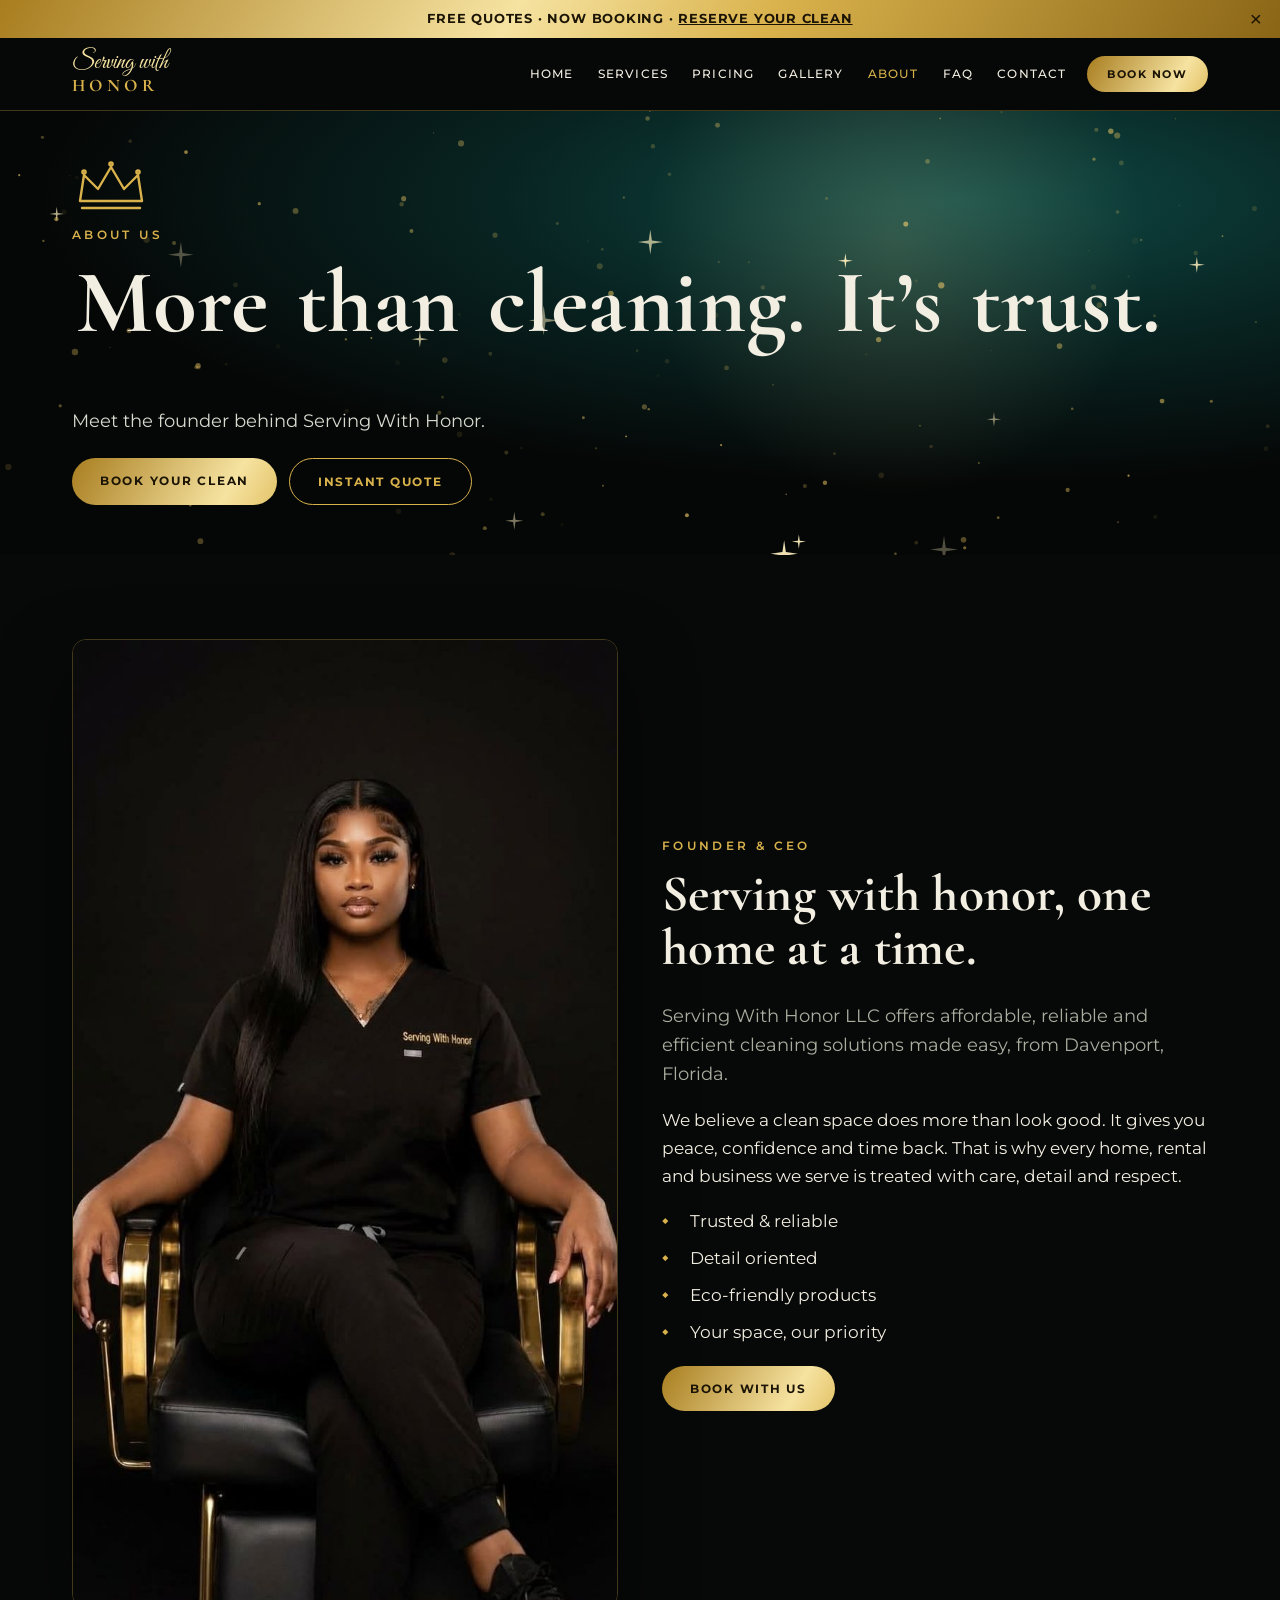
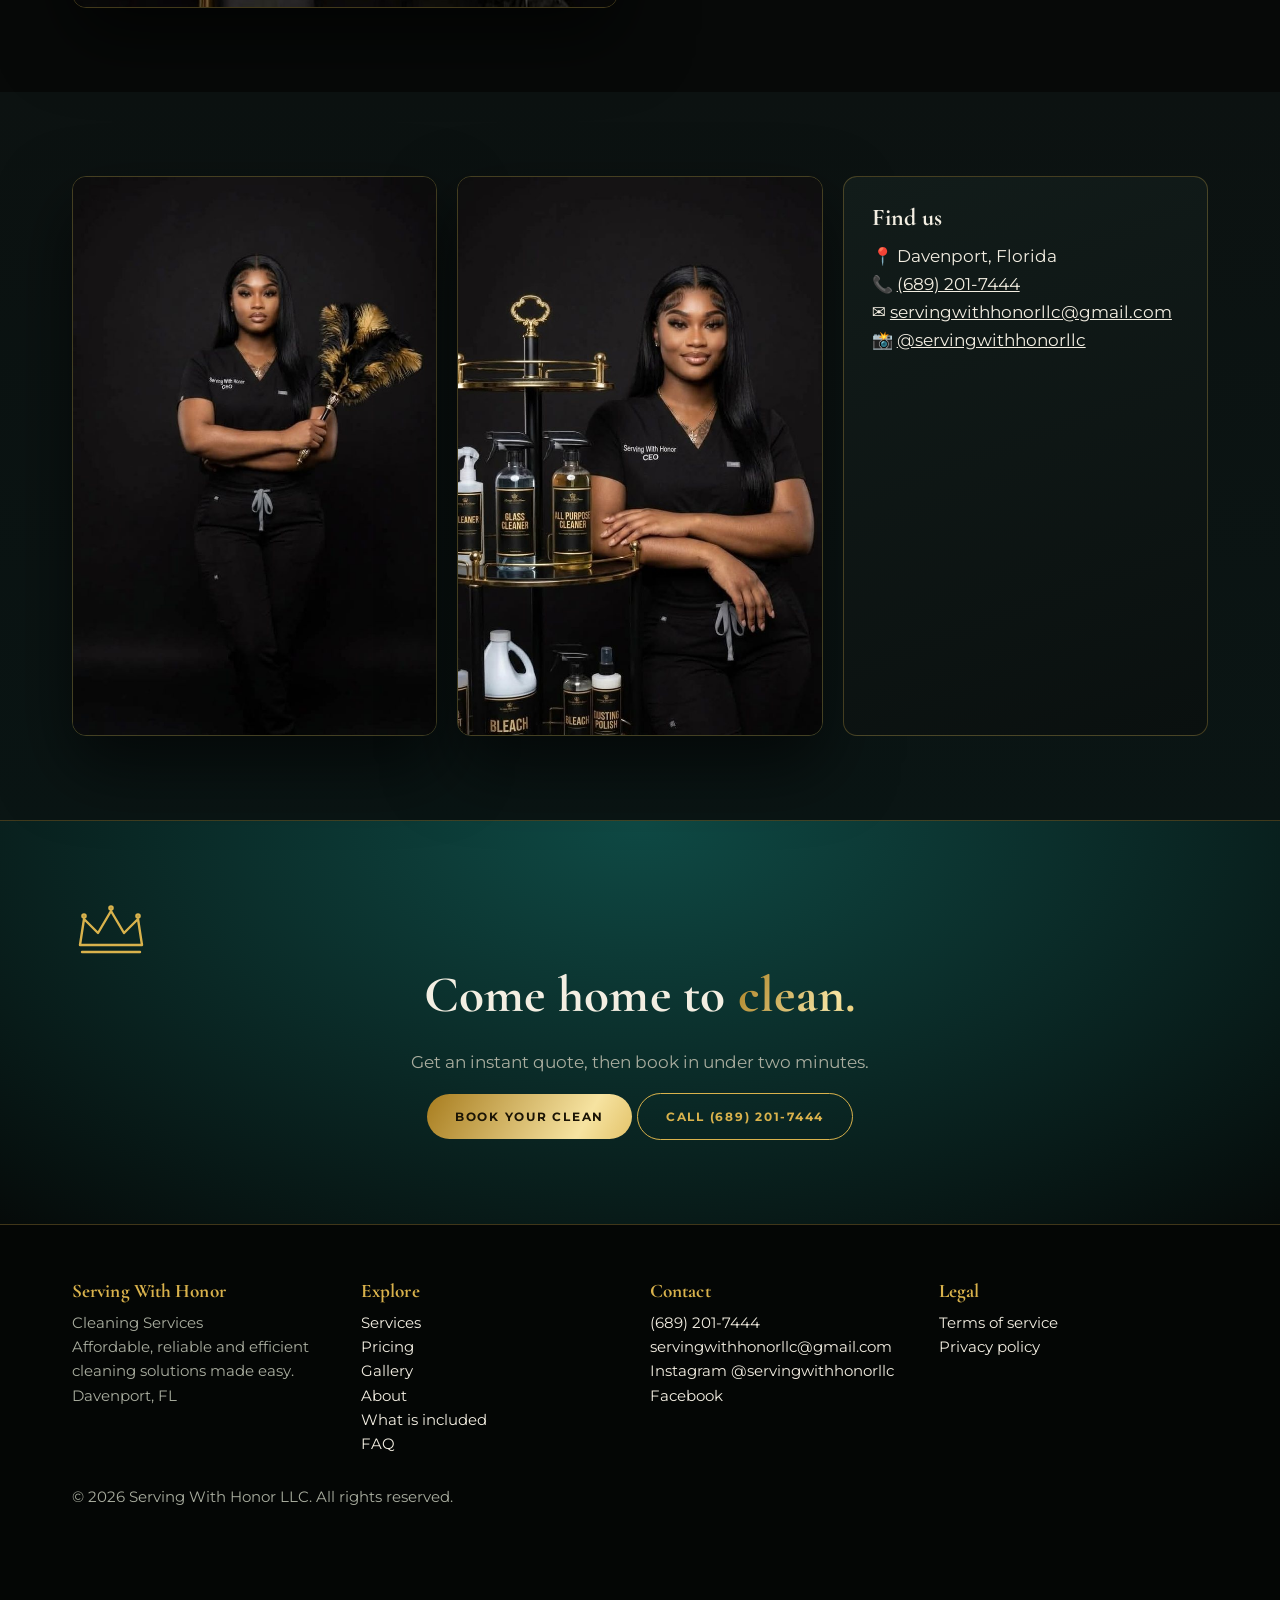
==== about.html @ 2acfa0b1 "developed all website pages and features with necessary edits" ====
<!DOCTYPE html><html lang="en"><head><meta charset="utf-8"><meta name="viewport" content="width=device-width, initial-scale=1, viewport-fit=cover">
<title>About the Founder | Serving With Honor</title><meta name="description" content="Meet the founder and CEO of Serving With Honor LLC in Davenport, Florida."><meta name="theme-color" content="#070908"><meta property="og:image" content="images/flier.jpg"><meta property="og:title" content="About the Founder | Serving With Honor">
<link rel="preconnect" href="https://fonts.googleapis.com"><link rel="preconnect" href="https://fonts.gstatic.com" crossorigin>
<link href="https://fonts.googleapis.com/css2?family=Cormorant+Garamond:wght@600;700&family=Great+Vibes&family=Montserrat:wght@400;500;600;700&display=swap" rel="stylesheet">
<link rel="stylesheet" href="css/style.css">
<script type="application/ld+json">{"@context":"https://schema.org","@type":"HouseCleaningService","name":"Serving With Honor LLC","telephone":"+16892017444","email":"servingwithhonorllc@gmail.com","slogan":"Because you deserve to come home to clean.","address":{"@type":"PostalAddress","addressLocality":"Davenport","addressRegion":"FL","addressCountry":"US"},"sameAs":["https://www.instagram.com/servingwithhonorllc","https://www.facebook.com/serving.withh.honor"]}</script>
</head><body><a class="skip" href="#main">Skip to content</a>
<div class="promo">FREE QUOTES · NOW BOOKING · <a href="book.html#form"><b>RESERVE YOUR CLEAN</b></a><button aria-label="Close banner">×</button></div>
<header class="top"><div class="wrap"><a class="logo" href="index.html"><span class="script">Serving with</span><b>HONOR</b></a>
<button class="burger" aria-label="Menu" aria-expanded="false">Menu</button>
<nav id="nav" aria-label="Main"><a href="index.html">Home</a><a href="services.html">Services</a><a href="pricing.html">Pricing</a><a href="gallery.html">Gallery</a><a href="about.html" class=on>About</a><a href="faq.html">FAQ</a><a href="contact.html">Contact</a><a class="btn sm" href="book.html#form" style="margin-left:8px">Book now</a></nav></div></header><main id="main"><section class="hero short"><canvas id="fx" aria-hidden="true"></canvas><div class="spot"></div><div class="wrap"><div>
<svg class="crown" viewBox="0 0 78 54" aria-hidden="true"><path d="M8 40 L12 14 L26 28 L39 6 L52 28 L66 14 L70 40 Z"/><path d="M10 47 H68"/><circle cx="39" cy="3" r="1.6"/><circle cx="12" cy="11" r="1.6"/><circle cx="66" cy="11" r="1.6"/></svg><span class="eyebrow in" style="--d:.3s">About us</span>
<h1 data-split>More than cleaning. It’s trust.</h1><p class="in lead" style="--d:1.3s;font-size:1.15rem;color:#d8d9cf">Meet the founder behind Serving With Honor.</p>
<div class="in" style="--d:1.5s;display:flex;gap:12px;flex-wrap:wrap;margin-top:22px"><a class="btn" href="book.html#form">Book your clean</a><a class="btn ghost" href="pricing.html#quote">Instant quote</a></div>
</div></div></section><section class="sec"><div class="wrap two"><div><img class="photo rv" src="images/owner-seated.jpg" alt="Founder and CEO of Serving With Honor seated in a gold and black chair" loading="lazy" width="720" height="1280"></div>
<div><span class="eyebrow">Founder &amp; CEO</span><h2>Serving with honor, one home at a time.</h2>
<p class="lead">Serving With Honor LLC offers affordable, reliable and efficient cleaning solutions made easy, from Davenport, Florida.</p>
<!-- EDIT: replace this paragraph with the founder's own story, in her words -->
<p>We believe a clean space does more than look good. It gives you peace, confidence and time back. That is why every home, rental and business we serve is treated with care, detail and respect.</p>
<ul class="tick"><li>Trusted &amp; reliable</li><li>Detail oriented</li><li>Eco-friendly products</li><li>Your space, our priority</li></ul><a class="btn" href="book.html#form">Book with us</a></div></div></section>
<section class="sec alt"><div class="wrap"><div class="grid"><img class="photo rv" src="images/owner-duster.jpg" alt="Founder holding a gold and black feather duster" loading="lazy" width="720" height="1280" style="max-height:560px;object-fit:cover;object-position:top"><img class="photo rv" src="images/owner-products.jpg" alt="Founder with Serving With Honor branded cleaning products" loading="lazy" width="720" height="1280" style="max-height:560px;object-fit:cover;object-position:top">
<div class="card rv"><h3>Find us</h3><p>📍 Davenport, Florida<br>📞 <a href="tel:+16892017444">(689) 201-7444</a><br>✉️ <a href="mailto:servingwithhonorllc@gmail.com">servingwithhonorllc@gmail.com</a><br>📸 <a href="https://www.instagram.com/servingwithhonorllc" rel="noopener">@servingwithhonorllc</a></p></div></div></div></section></main>
<section class="band"><div class="wrap"><svg class="crown" viewBox="0 0 78 54" aria-hidden="true"><path d="M8 40 L12 14 L26 28 L39 6 L52 28 L66 14 L70 40 Z"/><path d="M10 47 H68"/><circle cx="39" cy="3" r="1.6"/><circle cx="12" cy="11" r="1.6"/><circle cx="66" cy="11" r="1.6"/></svg><h2>Come home to <span class="gold">clean.</span></h2><p>Get an instant quote, then book in under two minutes.</p><a class="btn" href="book.html#form">Book your clean</a> <a class="btn ghost" href="tel:+16892017444">Call (689) 201-7444</a></div></section>
<footer><div class="wrap grid"><div><h3>Serving With Honor</h3><p>Cleaning Services<br>Affordable, reliable and efficient cleaning solutions made easy.<br>Davenport, FL</p></div>
<div><h3>Explore</h3><a href="services.html">Services</a><br><a href="pricing.html">Pricing</a><br><a href="gallery.html">Gallery</a><br><a href="about.html">About</a><br><a href="checklist.html">What is included</a><br><a href="faq.html">FAQ</a></div>
<div><h3>Contact</h3><a href="tel:+16892017444">(689) 201-7444</a><br><a href="mailto:servingwithhonorllc@gmail.com">servingwithhonorllc@gmail.com</a><br><a href="https://www.instagram.com/servingwithhonorllc" rel="noopener">Instagram @servingwithhonorllc</a><br><a href="https://www.facebook.com/serving.withh.honor" rel="noopener">Facebook</a></div>
<div><h3>Legal</h3><a href="terms.html">Terms of service</a><br><a href="privacy.html">Privacy policy</a></div></div>
<div class="wrap" style="margin-top:28px">© <span data-year></span> Serving With Honor LLC. All rights reserved.</div></footer>
<div class="sticky"><a class="btn" href="tel:+16892017444">Call</a><a class="btn ghost" href="book.html#form">Book now</a></div>
<div class="modal" id="pop" role="dialog" aria-modal="true" aria-label="Free quote"><div class="card"><button class="x" aria-label="Close">×</button><h3>Leaving so soon?</h3><p>See your price in ten seconds. No account, no obligation.</p><a class="btn" href="index.html#quote">Get my price</a> <button class="btn ghost sm" data-close>No thanks</button></div></div>
<script src="js/script.js"></script></body></html>
---- css/style.css ----
/* Serving With Honor — black & gold premium theme */
:root{--bg:#070908;--bg2:#0c1211;--surf:#101816;--ink:#f3eee2;--mut:#a9ad9f;--gold:#d9b24c;--gold2:#f6e3a1;--gold3:#a87d1f;--line:rgba(217,178,76,.28);--r:14px;--g:linear-gradient(120deg,#a87d1f,#f6e3a1 40%,#d9b24c 60%,#8a6516);color-scheme:dark}
*{box-sizing:border-box}html{scroll-behavior:smooth}
body{margin:0;background:var(--bg);color:var(--ink);font:400 17px/1.65 "Montserrat",system-ui,sans-serif;padding-bottom:env(safe-area-inset-bottom,0)}
h1,h2,h3{font-family:"Cormorant Garamond","Playfair Display",Georgia,serif;line-height:1.05;margin:0 0 .5em;font-weight:700;letter-spacing:.005em}
h1{font-size:clamp(2.8rem,7vw,5.6rem)}h2{font-size:clamp(2rem,4.2vw,3.2rem)}h3{font-size:1.5rem}
.script{font-family:"Great Vibes",cursive;font-weight:400;color:var(--gold2);font-size:1.5em;line-height:1}
p{margin:0 0 1em;max-width:64ch}a{color:inherit}img{max-width:100%}
.wrap{max-width:1180px;margin:0 auto;padding:0 22px}.sec{padding:84px 0}.sec.alt{background:linear-gradient(180deg,var(--bg2),#0a1514)}
.lead{font-size:1.1rem;color:var(--mut)}.eyebrow{letter-spacing:.28em;text-transform:uppercase;font-size:.75rem;color:var(--gold);font-weight:600;margin-bottom:12px;display:block}
.gold{background:var(--g);-webkit-background-clip:text;background-clip:text;color:transparent;background-size:220% 100%;animation:shim 6s linear infinite}
@keyframes shim{to{background-position:-220% 0}}
.skip{position:absolute;left:-999px}.skip:focus{left:10px;top:10px;background:#fff;color:#000;padding:8px;z-index:99}
:focus-visible{outline:3px solid var(--gold);outline-offset:3px}
.promo{background:var(--g);color:#1b1405;font-size:.82rem;font-weight:700;text-align:center;padding:8px 44px;letter-spacing:.06em;position:relative}
.promo button{position:absolute;right:12px;top:50%;transform:translateY(-50%);background:none;border:0;font-size:1.3rem;cursor:pointer;color:inherit}
header.top{position:sticky;top:0;z-index:40;background:rgba(7,9,8,.82);backdrop-filter:blur(14px);border-bottom:1px solid var(--line)}
header .wrap{display:flex;align-items:center;gap:14px;height:72px}
.logo{margin-right:auto;text-decoration:none;display:flex;flex-direction:column;line-height:1}.logo .script{font-size:1.5rem}.logo b{font:700 1.1rem "Cormorant Garamond",serif;letter-spacing:.25em;color:var(--gold)}
nav{display:flex;gap:2px;align-items:center}nav>a,.dd>button{color:var(--ink);text-decoration:none;padding:9px 11px;border-radius:8px;font:500 .74rem "Montserrat",sans-serif;letter-spacing:.1em;text-transform:uppercase;background:none;border:0;cursor:pointer}
nav>a:hover,nav>a.on,.dd>button:hover{color:var(--gold)}
.dd{position:relative}.dd .menu{display:none;position:absolute;top:100%;left:0;min-width:230px;background:var(--surf);border:1px solid var(--line);border-radius:var(--r);padding:8px;box-shadow:0 20px 50px rgba(0,0,0,.6)}.dd.open .menu,.dd:hover .menu{display:block}
.menu a{display:block;text-decoration:none;padding:10px 12px;border-radius:8px;font-size:.9rem}.menu a:hover{background:rgba(217,178,76,.12);color:var(--gold)}
.burger{display:none;background:none;border:1px solid var(--gold);color:var(--gold);border-radius:8px;padding:7px 12px;font:inherit;font-size:.8rem}
@media(max-width:1060px){.burger{display:block}nav{display:none;position:absolute;top:100%;left:0;right:0;background:#070908;flex-direction:column;align-items:stretch;padding:12px 22px 22px;border-bottom:1px solid var(--line)}nav.open{display:flex}.dd .menu{display:block;position:static;border:0;box-shadow:none;background:none;padding:0 0 0 12px}header .btn.hide-m{display:none}}
.btn{display:inline-block;background:var(--g);background-size:200% 100%;color:#1b1405;font:700 .78rem "Montserrat",sans-serif;letter-spacing:.14em;text-transform:uppercase;padding:15px 28px;border-radius:99px;text-decoration:none;border:0;cursor:pointer;transition:transform .15s,box-shadow .25s,background-position .5s;will-change:transform}
.btn:hover{box-shadow:0 0 0 1px var(--gold2),0 12px 34px rgba(217,178,76,.35);background-position:100% 0}.btn.ghost{background:transparent;color:var(--gold);border:1px solid var(--gold)}.btn.sm{padding:11px 20px;font-size:.7rem}
/* hero */
.hero{position:relative;overflow:hidden;min-height:min(94vh,860px);display:flex;align-items:center;background:radial-gradient(90% 80% at 75% 20%,#0f4a45 0%,#082422 40%,#050706 80%);isolation:isolate}
.hero.short{min-height:400px}.hero canvas{position:absolute;inset:0;width:100%;height:100%;z-index:-1}
.spot{position:absolute;inset:0;z-index:-1;background:radial-gradient(420px circle at var(--mx,70%) var(--my,30%),rgba(246,227,161,.16),transparent 60%);pointer-events:none}
.hero:after{content:"";position:absolute;top:-10%;bottom:-10%;width:22%;left:-40%;z-index:0;pointer-events:none;background:linear-gradient(100deg,transparent,rgba(246,227,161,.16),transparent);transform:skewX(-18deg);animation:sweep 9s ease-in-out 2s infinite}
@keyframes sweep{0%{left:-40%}35%,100%{left:130%}}
.hero .wrap{display:grid;grid-template-columns:1.15fr .85fr;gap:30px;align-items:center;padding-top:50px;padding-bottom:70px;width:100%}.hero.short .wrap{grid-template-columns:1fr;padding-bottom:50px}
@media(max-width:940px){.hero .wrap{grid-template-columns:1fr}.hero .portrait{max-width:320px;margin:0 auto;order:-1}}
.crown{width:78px;height:54px;display:block;margin-bottom:10px;fill:none;stroke:var(--gold);stroke-width:2.4;stroke-linecap:round;stroke-linejoin:round;stroke-dasharray:320;stroke-dashoffset:320;animation:draw 2s ease .2s forwards,glow 3.5s ease-in-out 2.2s infinite}
@keyframes draw{to{stroke-dashoffset:0}}@keyframes glow{50%{filter:drop-shadow(0 0 10px var(--gold))}}
.w{display:inline-block;overflow:hidden;vertical-align:bottom;padding:0 .04em .12em}.w>span{display:inline-block;transform:translateY(115%) rotate(4deg);animation:rise 1s cubic-bezier(.2,.8,.2,1) forwards;animation-delay:calc(var(--i)*90ms + 300ms)}
@keyframes rise{to{transform:none}}
.in{opacity:0;animation:fade .9s ease forwards;animation-delay:var(--d,1s)}@keyframes fade{to{opacity:1}}
.portrait{position:relative;justify-self:center;max-width:440px;opacity:0;animation:fade 1.4s ease 1s forwards}
.portrait img{display:block;width:100%;height:auto;-webkit-mask:linear-gradient(180deg,#000 72%,transparent);mask:linear-gradient(180deg,#000 72%,transparent)}
.portrait:before{content:"";position:absolute;inset:6% -8% 4%;border:1px solid var(--line);border-radius:200px 200px 24px 24px;animation:frame 6s ease-in-out infinite}
@keyframes frame{50%{inset:4% -10% 2%;border-color:rgba(246,227,161,.6)}}
.chips{display:flex;gap:10px;flex-wrap:wrap;margin:24px 0 0;padding:0;list-style:none}.chips li{border:1px solid var(--line);padding:7px 15px;border-radius:99px;font-size:.76rem;letter-spacing:.08em;background:rgba(255,255,255,.03)}
.stars{color:var(--gold);letter-spacing:3px}
.marq{border-block:1px solid var(--line);background:#050706;overflow:hidden;white-space:nowrap}.marq div{display:inline-block;padding:16px 0;animation:mq 34s linear infinite;font:600 .8rem "Montserrat";letter-spacing:.28em;text-transform:uppercase;color:var(--gold)}.marq span{margin:0 26px}
@keyframes mq{to{transform:translateX(-50%)}}
/* cards */
.card{background:linear-gradient(160deg,#121c1a,#0a100f);border:1px solid var(--line);border-radius:var(--r);padding:28px;position:relative}
.grid{display:grid;gap:20px;grid-template-columns:repeat(auto-fit,minmax(250px,1fr))}.two{display:grid;gap:44px;grid-template-columns:1fr 1fr;align-items:center}@media(max-width:880px){.two{grid-template-columns:1fr}}
.icons{display:grid;gap:14px;grid-template-columns:repeat(auto-fit,minmax(150px,1fr))}.icons div{text-align:center;padding:22px 10px;border:1px solid var(--line);border-radius:var(--r);transition:.3s}.icons div:hover{transform:translateY(-6px);border-color:var(--gold);box-shadow:0 14px 34px rgba(217,178,76,.15)}.icons span{display:block;font-size:2rem;margin-bottom:6px}.icons b{font-size:.76rem;letter-spacing:.14em;text-transform:uppercase}
.tier{text-align:center}.tier.hot{border-color:var(--gold);box-shadow:0 0 0 1px var(--gold),0 24px 60px rgba(217,178,76,.12)}.tier .tag{position:absolute;top:-13px;left:50%;translate:-50% 0;background:var(--g);color:#1b1405;font-size:.66rem;font-weight:700;letter-spacing:.14em;padding:4px 14px;border-radius:99px;text-transform:uppercase;white-space:nowrap}
.from{font-size:.72rem;letter-spacing:.2em;text-transform:uppercase;color:var(--mut)}.big{font:700 3.6rem "Cormorant Garamond",serif;line-height:1;background:var(--g);-webkit-background-clip:text;background-clip:text;color:transparent}
ul.tick{list-style:none;padding:0;margin:0 0 1.2em;text-align:left}ul.tick li{padding-left:28px;position:relative;margin:9px 0}ul.tick li:before{content:"◆";position:absolute;left:0;color:var(--gold);font-size:.7rem;top:.4em}
.steps{display:grid;gap:22px;grid-template-columns:repeat(auto-fit,minmax(220px,1fr));counter-reset:s}.steps>div{counter-increment:s;position:relative;padding-top:58px}.steps>div:before{content:counter(s,decimal-leading-zero);position:absolute;top:0;left:0;font:700 2.8rem "Cormorant Garamond",serif;color:transparent;-webkit-text-stroke:1px var(--gold)}
.rv{opacity:0;transform:translateY(26px);transition:opacity .8s,transform .8s}.rv.show{opacity:1;transform:none}
/* forms */
label{display:block;font-weight:600;font-size:.72rem;letter-spacing:.12em;text-transform:uppercase;color:var(--gold);margin:16px 0 7px}
input,select,textarea{width:100%;padding:13px 14px;border:1px solid var(--line);border-radius:10px;background:#0a1110;color:var(--ink);font:inherit;font-size:.95rem}input[type=range]{padding:0;accent-color:var(--gold)}input[type=checkbox],input[type=radio]{width:auto;accent-color:var(--gold)}
.seg{display:flex;gap:6px;flex-wrap:wrap}.seg button{flex:1;min-width:90px;padding:11px 8px;border:1px solid var(--line);background:#0a1110;color:var(--ink);border-radius:10px;cursor:pointer;font:inherit;font-size:.8rem}.seg button.on{background:var(--g);color:#1b1405;border-color:transparent;font-weight:700}
.addon{display:flex;gap:10px;align-items:center;padding:11px 14px;border:1px solid var(--line);border-radius:10px;margin:8px 0;cursor:pointer;font-size:.92rem}.addon span{margin-left:auto;color:var(--gold)}
.note{font-size:.82rem;color:var(--mut)}.tot{border-top:1px solid var(--line);margin-top:16px;padding-top:12px}.tot div{display:flex;justify-content:space-between;padding:4px 0;font-size:.92rem}.tot .grand{font:700 2.2rem "Cormorant Garamond",serif;color:var(--gold2)}
.wiz{display:flex;gap:6px;margin-bottom:20px}.wiz i{flex:1;height:4px;border-radius:4px;background:var(--line)}.wiz i.on{background:var(--g)}
.stepbox{display:none}.stepbox.on{display:block;animation:fade .5s forwards}.nav2{display:flex;gap:10px;margin-top:22px;flex-wrap:wrap}
.sticky-sum{position:sticky;top:96px}
.inv{background:#fff;color:#111;border-radius:12px;padding:6px;overflow:auto}
.ok{border-color:var(--gold);text-align:center}
/* before/after */
.ba{position:relative;aspect-ratio:4/3;border-radius:var(--r);overflow:hidden;user-select:none;border:1px solid var(--line);touch-action:pan-y}
.ba .b,.ba .a{position:absolute;inset:0;display:grid;place-items:center;font:700 .8rem "Montserrat";letter-spacing:.2em;text-transform:uppercase;color:#fff}
.ba .b{background:linear-gradient(135deg,#4d4a44,#2b2926)}.ba .a{background:linear-gradient(135deg,#f6e3a1,#fff 50%,#d9b24c);color:#1b1405;clip-path:inset(0 0 0 var(--p,50%))}
.ba img{position:absolute;inset:0;width:100%;height:100%;object-fit:cover;pointer-events:none}.ba .lbl{position:absolute;bottom:12px;z-index:2;background:rgba(0,0,0,.65);padding:4px 12px;border-radius:99px;font-size:.66rem;letter-spacing:.16em;text-transform:uppercase;color:#fff}.ba .b .lbl{left:12px}.ba .a .lbl{right:12px;background:rgba(0,0,0,.7)}
.ba input{position:absolute;inset:0;opacity:0;cursor:ew-resize;height:100%;z-index:4}.ba .bar{position:absolute;top:0;bottom:0;left:var(--p,50%);width:3px;background:var(--gold2);box-shadow:0 0 14px rgba(246,227,161,.8);z-index:3;pointer-events:none}.ba .bar:after{content:"↔";position:absolute;top:50%;left:50%;translate:-50% -50%;background:var(--g);color:#1b1405;width:44px;height:44px;border-radius:50%;display:grid;place-items:center;font-weight:800}
.gal{display:grid;gap:22px;grid-template-columns:repeat(auto-fill,minmax(320px,1fr))}.gal figure{margin:0}.gal figcaption{padding:10px 2px;font-size:.88rem;color:var(--mut)}.gal .hide{display:none}
.filters{display:flex;gap:8px;flex-wrap:wrap;margin-bottom:26px}.filters button{padding:10px 18px;border:1px solid var(--line);background:transparent;color:var(--ink);border-radius:99px;cursor:pointer;font:600 .72rem "Montserrat";letter-spacing:.12em;text-transform:uppercase}.filters button.on{background:var(--g);color:#1b1405;border-color:transparent}
details{border-bottom:1px solid var(--line);padding:18px 0}summary{cursor:pointer;font:600 1.35rem "Cormorant Garamond",serif}details p{margin:10px 0 0;color:var(--mut)}
.band{background:radial-gradient(80% 140% at 50% 0,#0f4a45,#050706);text-align:center;padding:84px 0;border-top:1px solid var(--line)}.band p{margin-inline:auto;color:var(--mut)}
footer{background:#040605;border-top:1px solid var(--line);padding:56px 0 110px;font-size:.92rem;color:var(--mut)}footer a{color:var(--ink);text-decoration:none}footer a:hover{color:var(--gold)}footer h3{color:var(--gold);font-size:1.2rem}footer .grid{grid-template-columns:repeat(auto-fit,minmax(200px,1fr))}
.photo{border-radius:var(--r);border:1px solid var(--line);box-shadow:0 30px 70px rgba(0,0,0,.6);width:100%;height:auto;display:block}
.sticky{position:fixed;left:0;right:0;bottom:0;z-index:45;display:none;gap:8px;padding:10px 14px calc(10px + env(safe-area-inset-bottom,0));background:#070908;border-top:1px solid var(--line)}.sticky .btn{flex:1;text-align:center}@media(max-width:1060px){.sticky{display:flex}}
.modal{position:fixed;inset:0;z-index:60;background:rgba(0,0,0,.8);display:none;place-items:center;padding:20px}.modal.open{display:grid}.modal .card{max-width:460px;animation:pop .35s cubic-bezier(.2,.9,.3,1.3)}.modal .x{position:absolute;right:14px;top:8px;background:none;border:0;font-size:1.7rem;cursor:pointer;color:var(--gold)}@keyframes pop{from{transform:scale(.85);opacity:0}}
.hp{position:absolute;left:-9999px}
.legal h3{margin-top:1.6em}
@media(prefers-reduced-motion:reduce){*{animation:none!important;transition:none!important}.w>span{transform:none}.in,.rv,.portrait{opacity:1;transform:none}.crown{stroke-dashoffset:0}}
@media print{header,.promo,.sticky,.band,footer,.hero,.noprint{display:none!important}body{background:#fff;color:#000}}
.gl .w>span,.gl-w{background:var(--g);background-size:220% 100%;-webkit-background-clip:text;background-clip:text;color:transparent}
.gl .w>span{animation:rise 1s cubic-bezier(.2,.8,.2,1) forwards,shim 6s linear infinite;animation-delay:calc(var(--i)*90ms + 300ms),0s}
.portrait img{max-height:76vh;width:auto;margin:0 auto;-webkit-mask:radial-gradient(ellipse 60% 62% at 50% 46%,#000 58%,transparent 100%);mask:radial-gradient(ellipse 60% 62% at 50% 46%,#000 58%,transparent 100%)}
@media(max-width:940px){.portrait img{max-height:52vh}}
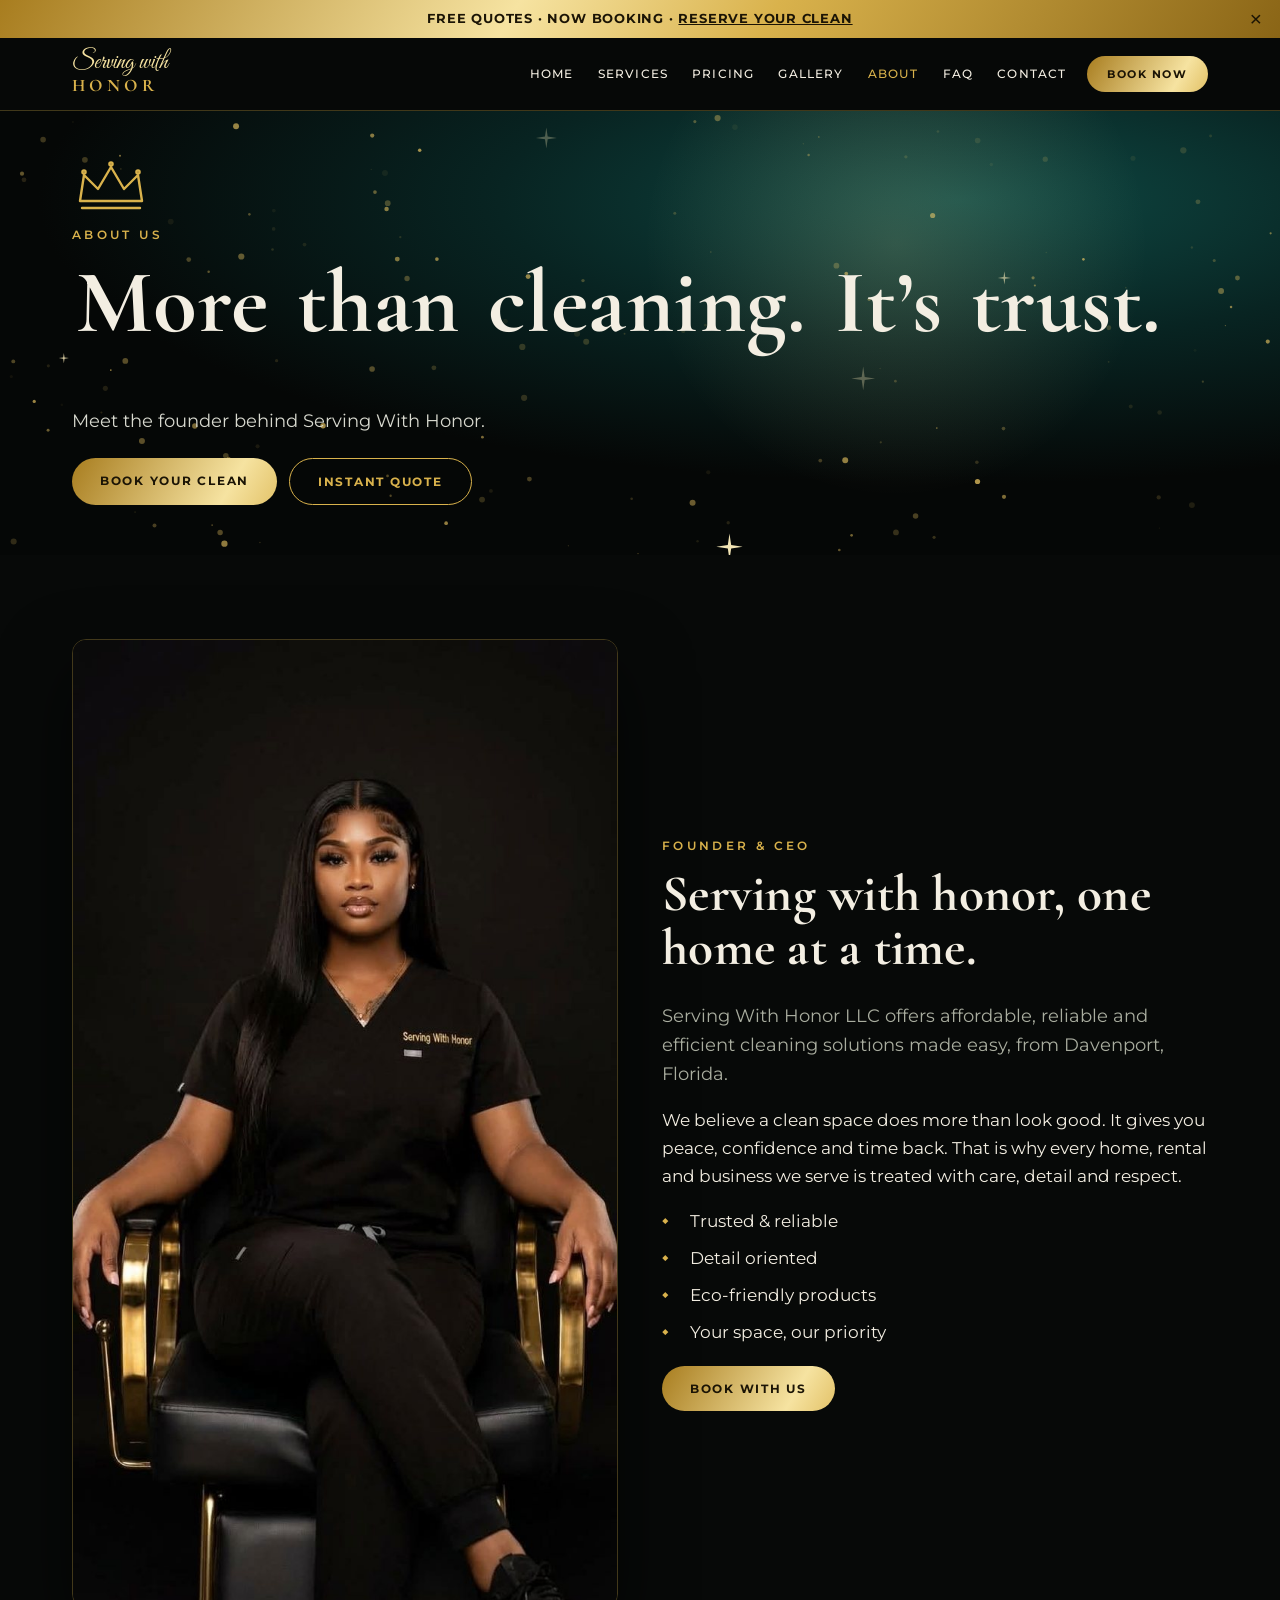
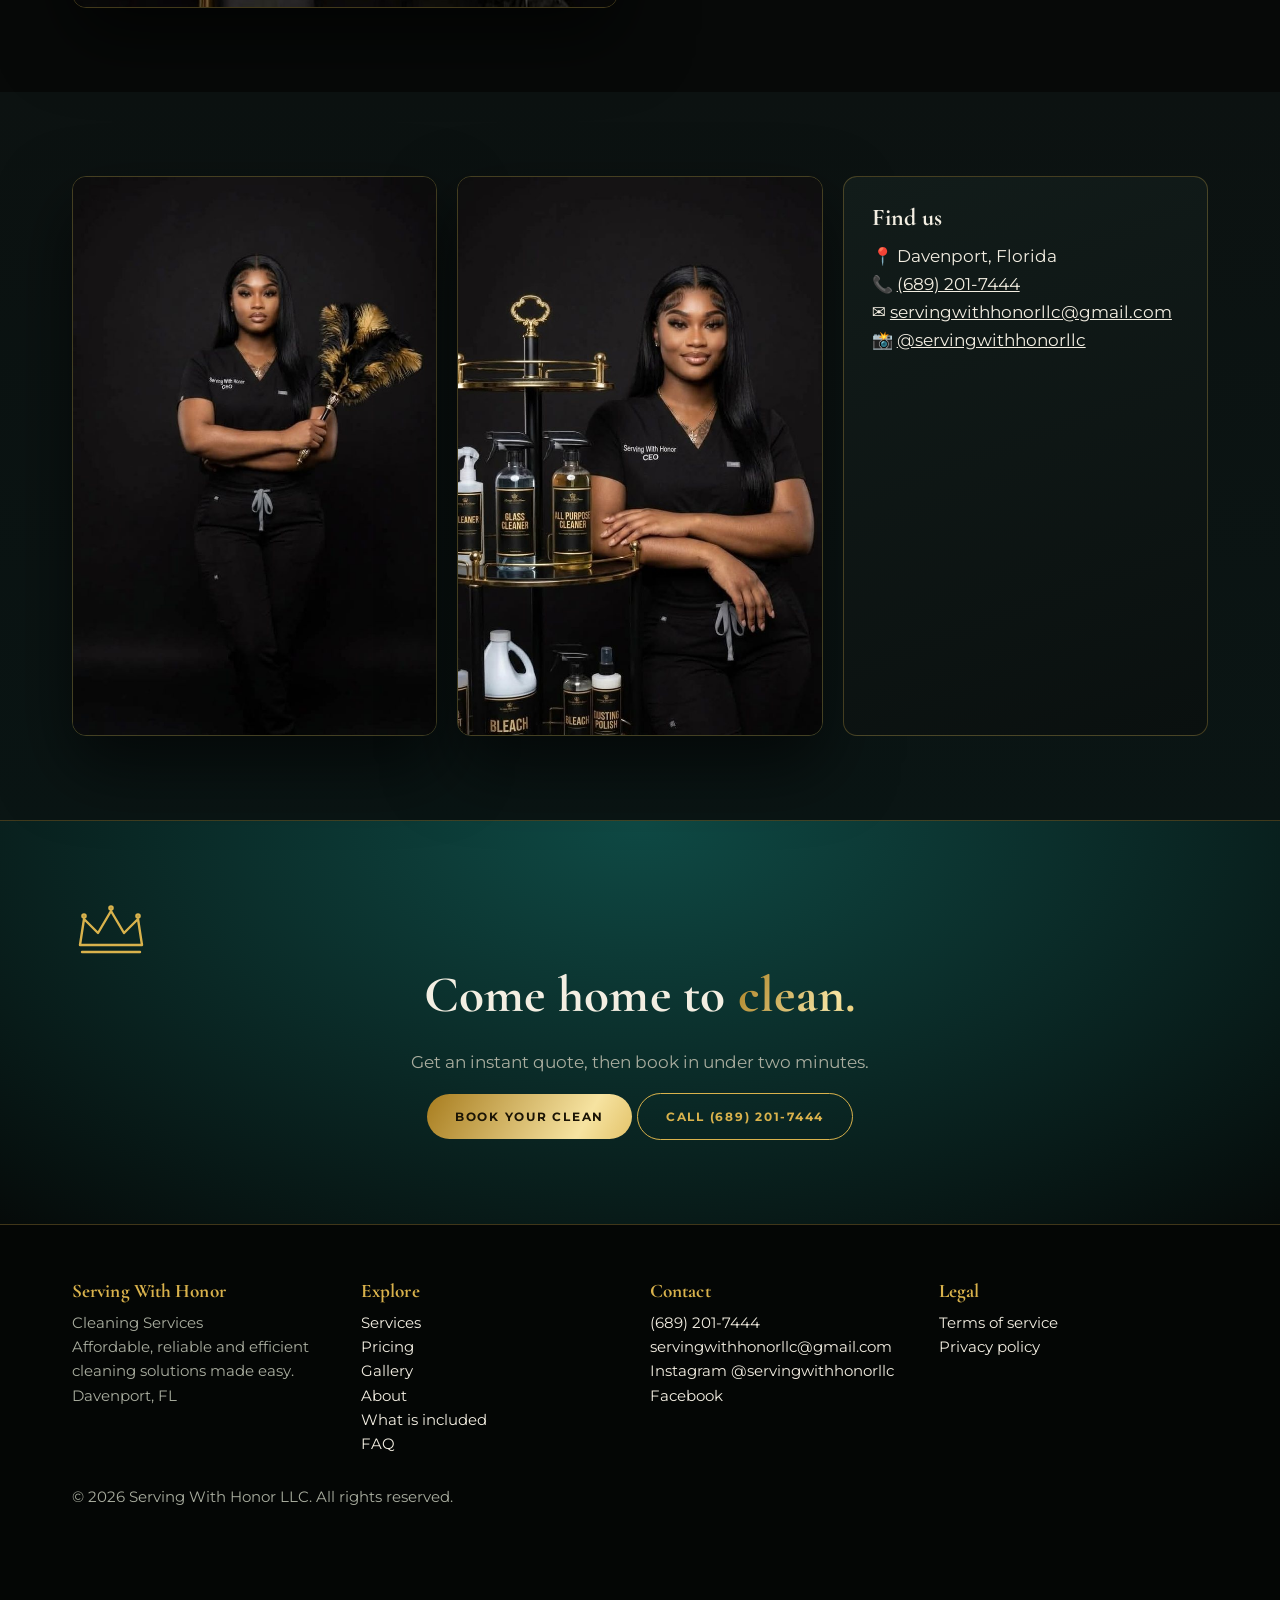
==== commit eca55831: "ensure code is clean and well formatted" ====
--- a/about.html
+++ b/about.html
@@ -1,31 +1,423 @@
-<!DOCTYPE html><html lang="en"><head><meta charset="utf-8"><meta name="viewport" content="width=device-width, initial-scale=1, viewport-fit=cover">
-<title>About the Founder | Serving With Honor</title><meta name="description" content="Meet the founder and CEO of Serving With Honor LLC in Davenport, Florida."><meta name="theme-color" content="#070908"><meta property="og:image" content="images/flier.jpg"><meta property="og:title" content="About the Founder | Serving With Honor">
-<link rel="preconnect" href="https://fonts.googleapis.com"><link rel="preconnect" href="https://fonts.gstatic.com" crossorigin>
-<link href="https://fonts.googleapis.com/css2?family=Cormorant+Garamond:wght@600;700&family=Great+Vibes&family=Montserrat:wght@400;500;600;700&display=swap" rel="stylesheet">
-<link rel="stylesheet" href="css/style.css">
-<script type="application/ld+json">{"@context":"https://schema.org","@type":"HouseCleaningService","name":"Serving With Honor LLC","telephone":"+16892017444","email":"servingwithhonorllc@gmail.com","slogan":"Because you deserve to come home to clean.","address":{"@type":"PostalAddress","addressLocality":"Davenport","addressRegion":"FL","addressCountry":"US"},"sameAs":["https://www.instagram.com/servingwithhonorllc","https://www.facebook.com/serving.withh.honor"]}</script>
-</head><body><a class="skip" href="#main">Skip to content</a>
-<div class="promo">FREE QUOTES · NOW BOOKING · <a href="book.html#form"><b>RESERVE YOUR CLEAN</b></a><button aria-label="Close banner">×</button></div>
-<header class="top"><div class="wrap"><a class="logo" href="index.html"><span class="script">Serving with</span><b>HONOR</b></a>
-<button class="burger" aria-label="Menu" aria-expanded="false">Menu</button>
-<nav id="nav" aria-label="Main"><a href="index.html">Home</a><a href="services.html">Services</a><a href="pricing.html">Pricing</a><a href="gallery.html">Gallery</a><a href="about.html" class=on>About</a><a href="faq.html">FAQ</a><a href="contact.html">Contact</a><a class="btn sm" href="book.html#form" style="margin-left:8px">Book now</a></nav></div></header><main id="main"><section class="hero short"><canvas id="fx" aria-hidden="true"></canvas><div class="spot"></div><div class="wrap"><div>
-<svg class="crown" viewBox="0 0 78 54" aria-hidden="true"><path d="M8 40 L12 14 L26 28 L39 6 L52 28 L66 14 L70 40 Z"/><path d="M10 47 H68"/><circle cx="39" cy="3" r="1.6"/><circle cx="12" cy="11" r="1.6"/><circle cx="66" cy="11" r="1.6"/></svg><span class="eyebrow in" style="--d:.3s">About us</span>
-<h1 data-split>More than cleaning. It’s trust.</h1><p class="in lead" style="--d:1.3s;font-size:1.15rem;color:#d8d9cf">Meet the founder behind Serving With Honor.</p>
-<div class="in" style="--d:1.5s;display:flex;gap:12px;flex-wrap:wrap;margin-top:22px"><a class="btn" href="book.html#form">Book your clean</a><a class="btn ghost" href="pricing.html#quote">Instant quote</a></div>
-</div></div></section><section class="sec"><div class="wrap two"><div><img class="photo rv" src="images/owner-seated.jpg" alt="Founder and CEO of Serving With Honor seated in a gold and black chair" loading="lazy" width="720" height="1280"></div>
-<div><span class="eyebrow">Founder &amp; CEO</span><h2>Serving with honor, one home at a time.</h2>
-<p class="lead">Serving With Honor LLC offers affordable, reliable and efficient cleaning solutions made easy, from Davenport, Florida.</p>
-<!-- EDIT: replace this paragraph with the founder's own story, in her words -->
-<p>We believe a clean space does more than look good. It gives you peace, confidence and time back. That is why every home, rental and business we serve is treated with care, detail and respect.</p>
-<ul class="tick"><li>Trusted &amp; reliable</li><li>Detail oriented</li><li>Eco-friendly products</li><li>Your space, our priority</li></ul><a class="btn" href="book.html#form">Book with us</a></div></div></section>
-<section class="sec alt"><div class="wrap"><div class="grid"><img class="photo rv" src="images/owner-duster.jpg" alt="Founder holding a gold and black feather duster" loading="lazy" width="720" height="1280" style="max-height:560px;object-fit:cover;object-position:top"><img class="photo rv" src="images/owner-products.jpg" alt="Founder with Serving With Honor branded cleaning products" loading="lazy" width="720" height="1280" style="max-height:560px;object-fit:cover;object-position:top">
-<div class="card rv"><h3>Find us</h3><p>📍 Davenport, Florida<br>📞 <a href="tel:+16892017444">(689) 201-7444</a><br>✉️ <a href="mailto:servingwithhonorllc@gmail.com">servingwithhonorllc@gmail.com</a><br>📸 <a href="https://www.instagram.com/servingwithhonorllc" rel="noopener">@servingwithhonorllc</a></p></div></div></div></section></main>
-<section class="band"><div class="wrap"><svg class="crown" viewBox="0 0 78 54" aria-hidden="true"><path d="M8 40 L12 14 L26 28 L39 6 L52 28 L66 14 L70 40 Z"/><path d="M10 47 H68"/><circle cx="39" cy="3" r="1.6"/><circle cx="12" cy="11" r="1.6"/><circle cx="66" cy="11" r="1.6"/></svg><h2>Come home to <span class="gold">clean.</span></h2><p>Get an instant quote, then book in under two minutes.</p><a class="btn" href="book.html#form">Book your clean</a> <a class="btn ghost" href="tel:+16892017444">Call (689) 201-7444</a></div></section>
-<footer><div class="wrap grid"><div><h3>Serving With Honor</h3><p>Cleaning Services<br>Affordable, reliable and efficient cleaning solutions made easy.<br>Davenport, FL</p></div>
-<div><h3>Explore</h3><a href="services.html">Services</a><br><a href="pricing.html">Pricing</a><br><a href="gallery.html">Gallery</a><br><a href="about.html">About</a><br><a href="checklist.html">What is included</a><br><a href="faq.html">FAQ</a></div>
-<div><h3>Contact</h3><a href="tel:+16892017444">(689) 201-7444</a><br><a href="mailto:servingwithhonorllc@gmail.com">servingwithhonorllc@gmail.com</a><br><a href="https://www.instagram.com/servingwithhonorllc" rel="noopener">Instagram @servingwithhonorllc</a><br><a href="https://www.facebook.com/serving.withh.honor" rel="noopener">Facebook</a></div>
-<div><h3>Legal</h3><a href="terms.html">Terms of service</a><br><a href="privacy.html">Privacy policy</a></div></div>
-<div class="wrap" style="margin-top:28px">© <span data-year></span> Serving With Honor LLC. All rights reserved.</div></footer>
-<div class="sticky"><a class="btn" href="tel:+16892017444">Call</a><a class="btn ghost" href="book.html#form">Book now</a></div>
-<div class="modal" id="pop" role="dialog" aria-modal="true" aria-label="Free quote"><div class="card"><button class="x" aria-label="Close">×</button><h3>Leaving so soon?</h3><p>See your price in ten seconds. No account, no obligation.</p><a class="btn" href="index.html#quote">Get my price</a> <button class="btn ghost sm" data-close>No thanks</button></div></div>
-<script src="js/script.js"></script></body></html>+<!doctype html>
+<html lang="en">
+  <head>
+    <meta charset="utf-8" />
+    <meta
+      name="viewport"
+      content="width=device-width, initial-scale=1, viewport-fit=cover"
+    />
+    <title>About the Founder | Serving With Honor</title>
+    <meta
+      name="description"
+      content="Meet the founder and CEO of Serving With Honor LLC in Davenport, Florida."
+    />
+    <meta
+      name="theme-color"
+      content="#070908"
+    />
+    <meta
+      property="og:image"
+      content="images/flier.jpg"
+    />
+    <meta
+      property="og:title"
+      content="About the Founder | Serving With Honor"
+    />
+    <link
+      rel="preconnect"
+      href="https://fonts.googleapis.com"
+    />
+    <link
+      rel="preconnect"
+      href="https://fonts.gstatic.com"
+      crossorigin
+    />
+    <link
+      href="https://fonts.googleapis.com/css2?family=Cormorant+Garamond:wght@600;700&family=Great+Vibes&family=Montserrat:wght@400;500;600;700&display=swap"
+      rel="stylesheet"
+    />
+    <link
+      rel="stylesheet"
+      href="css/style.css"
+    />
+    <script type="application/ld+json">
+      {
+        "@context": "https://schema.org",
+        "@type": "HouseCleaningService",
+        "name": "Serving With Honor LLC",
+        "telephone": "+16892017444",
+        "email": "servingwithhonorllc@gmail.com",
+        "slogan": "Because you deserve to come home to clean.",
+        "address": {
+          "@type": "PostalAddress",
+          "addressLocality": "Davenport",
+          "addressRegion": "FL",
+          "addressCountry": "US"
+        },
+        "sameAs": [
+          "https://www.instagram.com/servingwithhonorllc",
+          "https://www.facebook.com/serving.withh.honor"
+        ]
+      }
+    </script>
+  </head>
+  <body>
+    <a
+      class="skip"
+      href="#main"
+      >Skip to content</a
+    >
+    <div class="promo">
+      FREE QUOTES · NOW BOOKING ·
+      <a href="book.html#form"><b>RESERVE YOUR CLEAN</b></a
+      ><button aria-label="Close banner">×</button>
+    </div>
+    <header class="top">
+      <div class="wrap">
+        <a
+          class="logo"
+          href="index.html"
+          ><span class="script">Serving with</span
+          ><b>HONOR</b></a
+        >
+        <button
+          class="burger"
+          aria-label="Menu"
+          aria-expanded="false"
+        >
+          Menu
+        </button>
+        <nav
+          id="nav"
+          aria-label="Main"
+        >
+          <a href="index.html">Home</a
+          ><a href="services.html">Services</a
+          ><a href="pricing.html">Pricing</a
+          ><a href="gallery.html">Gallery</a
+          ><a
+            href="about.html"
+            class="on"
+            >About</a
+          ><a href="faq.html">FAQ</a
+          ><a href="contact.html">Contact</a
+          ><a
+            class="btn sm"
+            href="book.html#form"
+            style="margin-left: 8px"
+            >Book now</a
+          >
+        </nav>
+      </div>
+    </header>
+    <main id="main">
+      <section class="hero short">
+        <canvas
+          id="fx"
+          aria-hidden="true"
+        ></canvas>
+        <div class="spot"></div>
+        <div class="wrap">
+          <div>
+            <svg
+              class="crown"
+              viewBox="0 0 78 54"
+              aria-hidden="true"
+            >
+              <path
+                d="M8 40 L12 14 L26 28 L39 6 L52 28 L66 14 L70 40 Z"
+              />
+              <path d="M10 47 H68" />
+              <circle
+                cx="39"
+                cy="3"
+                r="1.6"
+              />
+              <circle
+                cx="12"
+                cy="11"
+                r="1.6"
+              />
+              <circle
+                cx="66"
+                cy="11"
+                r="1.6"
+              /></svg
+            ><span
+              class="eyebrow in"
+              style="--d: 0.3s"
+              >About us</span
+            >
+            <h1 data-split>
+              More than cleaning. It’s trust.
+            </h1>
+            <p
+              class="in lead"
+              style="
+                --d: 1.3s;
+                font-size: 1.15rem;
+                color: #d8d9cf;
+              "
+            >
+              Meet the founder behind Serving With Honor.
+            </p>
+            <div
+              class="in"
+              style="
+                --d: 1.5s;
+                display: flex;
+                gap: 12px;
+                flex-wrap: wrap;
+                margin-top: 22px;
+              "
+            >
+              <a
+                class="btn"
+                href="book.html#form"
+                >Book your clean</a
+              ><a
+                class="btn ghost"
+                href="pricing.html#quote"
+                >Instant quote</a
+              >
+            </div>
+          </div>
+        </div>
+      </section>
+      <section class="sec">
+        <div class="wrap two">
+          <div>
+            <img
+              class="photo rv"
+              src="images/owner-seated.jpg"
+              alt="Founder and CEO of Serving With Honor seated in a gold and black chair"
+              loading="lazy"
+              width="720"
+              height="1280"
+            />
+          </div>
+          <div>
+            <span class="eyebrow">Founder &amp; CEO</span>
+            <h2>Serving with honor, one home at a time.</h2>
+            <p class="lead">
+              Serving With Honor LLC offers affordable,
+              reliable and efficient cleaning solutions made
+              easy, from Davenport, Florida.
+            </p>
+            <!-- EDIT: replace this paragraph with the founder's own story, in her words -->
+            <p>
+              We believe a clean space does more than look
+              good. It gives you peace, confidence and time
+              back. That is why every home, rental and
+              business we serve is treated with care, detail
+              and respect.
+            </p>
+            <ul class="tick">
+              <li>Trusted &amp; reliable</li>
+              <li>Detail oriented</li>
+              <li>Eco-friendly products</li>
+              <li>Your space, our priority</li>
+            </ul>
+            <a
+              class="btn"
+              href="book.html#form"
+              >Book with us</a
+            >
+          </div>
+        </div>
+      </section>
+      <section class="sec alt">
+        <div class="wrap">
+          <div class="grid">
+            <img
+              class="photo rv"
+              src="images/owner-duster.jpg"
+              alt="Founder holding a gold and black feather duster"
+              loading="lazy"
+              width="720"
+              height="1280"
+              style="
+                max-height: 560px;
+                object-fit: cover;
+                object-position: top;
+              "
+            /><img
+              class="photo rv"
+              src="images/owner-products.jpg"
+              alt="Founder with Serving With Honor branded cleaning products"
+              loading="lazy"
+              width="720"
+              height="1280"
+              style="
+                max-height: 560px;
+                object-fit: cover;
+                object-position: top;
+              "
+            />
+            <div class="card rv">
+              <h3>Find us</h3>
+              <p>
+                📍 Davenport, Florida<br />📞
+                <a href="tel:+16892017444">(689) 201-7444</a
+                ><br />✉️
+                <a
+                  href="mailto:servingwithhonorllc@gmail.com"
+                  >servingwithhonorllc@gmail.com</a
+                ><br />📸
+                <a
+                  href="https://www.instagram.com/servingwithhonorllc"
+                  rel="noopener"
+                  >@servingwithhonorllc</a
+                >
+              </p>
+            </div>
+          </div>
+        </div>
+      </section>
+    </main>
+    <section class="band">
+      <div class="wrap">
+        <svg
+          class="crown"
+          viewBox="0 0 78 54"
+          aria-hidden="true"
+        >
+          <path
+            d="M8 40 L12 14 L26 28 L39 6 L52 28 L66 14 L70 40 Z"
+          />
+          <path d="M10 47 H68" />
+          <circle
+            cx="39"
+            cy="3"
+            r="1.6"
+          />
+          <circle
+            cx="12"
+            cy="11"
+            r="1.6"
+          />
+          <circle
+            cx="66"
+            cy="11"
+            r="1.6"
+          />
+        </svg>
+        <h2>
+          Come home to <span class="gold">clean.</span>
+        </h2>
+        <p>
+          Get an instant quote, then book in under two
+          minutes.
+        </p>
+        <a
+          class="btn"
+          href="book.html#form"
+          >Book your clean</a
+        >
+        <a
+          class="btn ghost"
+          href="tel:+16892017444"
+          >Call (689) 201-7444</a
+        >
+      </div>
+    </section>
+    <footer>
+      <div class="wrap grid">
+        <div>
+          <h3>Serving With Honor</h3>
+          <p>
+            Cleaning Services<br />Affordable, reliable and
+            efficient cleaning solutions made easy.<br />Davenport,
+            FL
+          </p>
+        </div>
+        <div>
+          <h3>Explore</h3>
+          <a href="services.html">Services</a><br /><a
+            href="pricing.html"
+            >Pricing</a
+          ><br /><a href="gallery.html">Gallery</a><br /><a
+            href="about.html"
+            >About</a
+          ><br /><a href="checklist.html"
+            >What is included</a
+          ><br /><a href="faq.html">FAQ</a>
+        </div>
+        <div>
+          <h3>Contact</h3>
+          <a href="tel:+16892017444">(689) 201-7444</a
+          ><br /><a
+            href="mailto:servingwithhonorllc@gmail.com"
+            >servingwithhonorllc@gmail.com</a
+          ><br /><a
+            href="https://www.instagram.com/servingwithhonorllc"
+            rel="noopener"
+            >Instagram @servingwithhonorllc</a
+          ><br /><a
+            href="https://www.facebook.com/serving.withh.honor"
+            rel="noopener"
+            >Facebook</a
+          >
+        </div>
+        <div>
+          <h3>Legal</h3>
+          <a href="terms.html">Terms of service</a><br /><a
+            href="privacy.html"
+            >Privacy policy</a
+          >
+        </div>
+      </div>
+      <div
+        class="wrap"
+        style="margin-top: 28px"
+      >
+        © <span data-year></span> Serving With Honor LLC.
+        All rights reserved.
+      </div>
+    </footer>
+    <div class="sticky">
+      <a
+        class="btn"
+        href="tel:+16892017444"
+        >Call</a
+      ><a
+        class="btn ghost"
+        href="book.html#form"
+        >Book now</a
+      >
+    </div>
+    <div
+      class="modal"
+      id="pop"
+      role="dialog"
+      aria-modal="true"
+      aria-label="Free quote"
+    >
+      <div class="card">
+        <button
+          class="x"
+          aria-label="Close"
+        >
+          ×
+        </button>
+        <h3>Leaving so soon?</h3>
+        <p>
+          See your price in ten seconds. No account, no
+          obligation.
+        </p>
+        <a
+          class="btn"
+          href="index.html#quote"
+          >Get my price</a
+        >
+        <button
+          class="btn ghost sm"
+          data-close
+        >
+          No thanks
+        </button>
+      </div>
+    </div>
+    <script src="js/script.js"></script>
+  </body>
+</html>
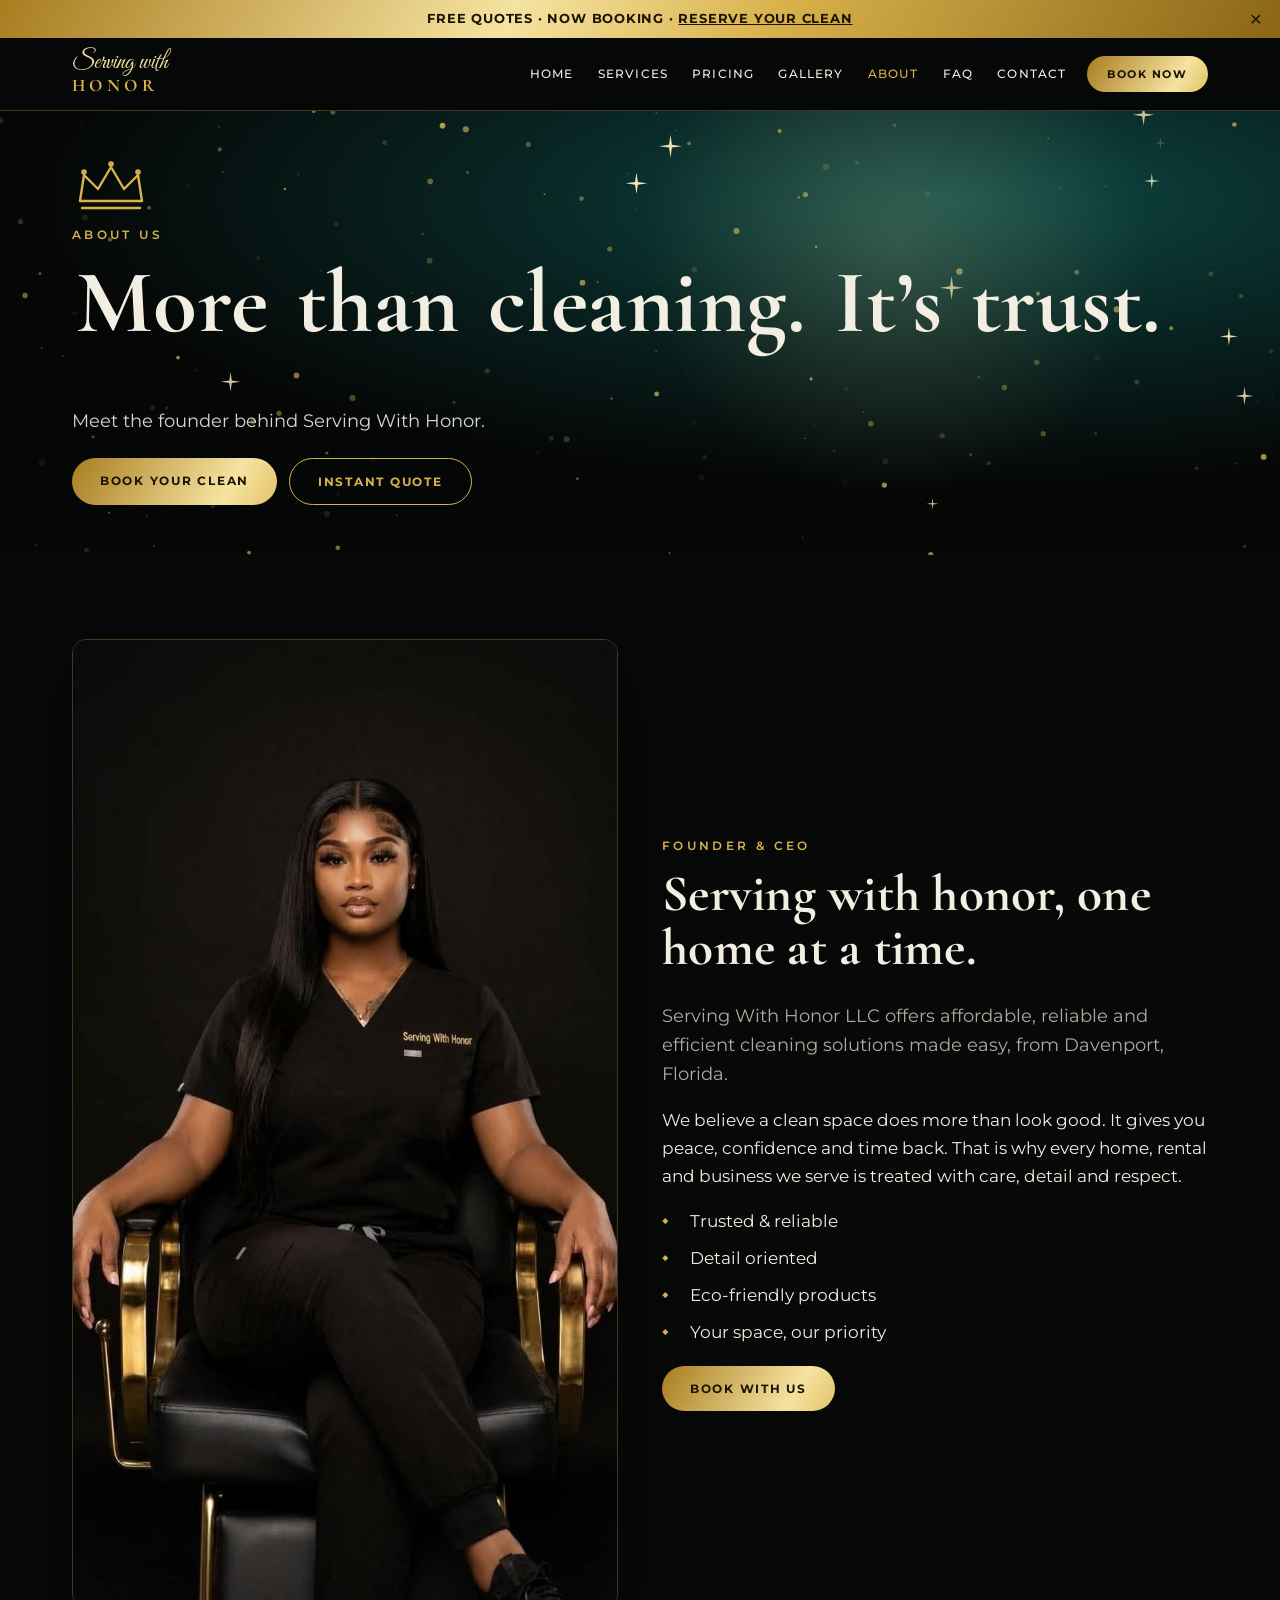
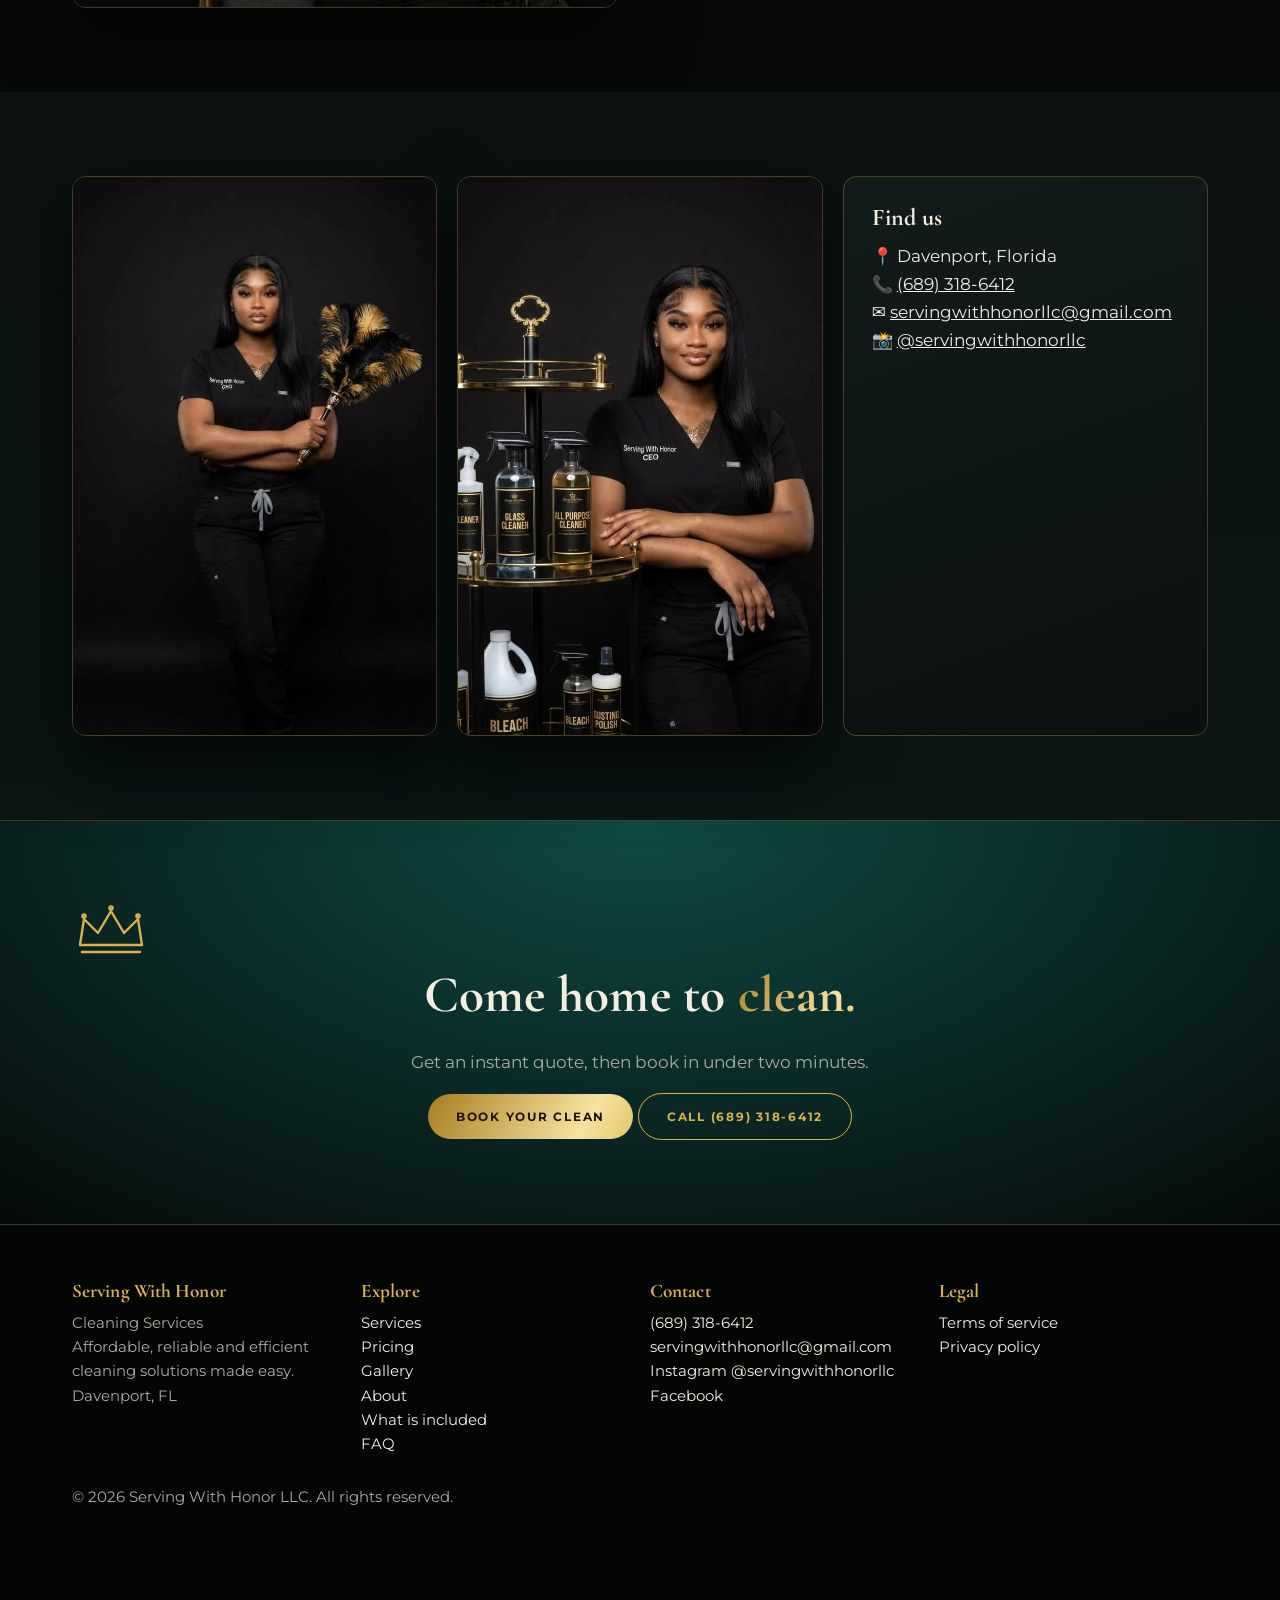
==== commit 9adeb853: "added a Service Deposit Policy Notice" ====
--- a/about.html
+++ b/about.html
@@ -45,7 +45,7 @@
         "@context": "https://schema.org",
         "@type": "HouseCleaningService",
         "name": "Serving With Honor LLC",
-        "telephone": "+16892017444",
+        "telephone": "+16893186412",
         "email": "servingwithhonorllc@gmail.com",
         "slogan": "Because you deserve to come home to clean.",
         "address": {
@@ -258,7 +258,7 @@
               <h3>Find us</h3>
               <p>
                 📍 Davenport, Florida<br />📞
-                <a href="tel:+16892017444">(689) 201-7444</a
+                <a href="tel:+16893186412">(689) 318-6412</a
                 ><br />✉️
                 <a
                   href="mailto:servingwithhonorllc@gmail.com"
@@ -316,8 +316,8 @@
         >
         <a
           class="btn ghost"
-          href="tel:+16892017444"
-          >Call (689) 201-7444</a
+          href="tel:+16893186412"
+          >Call (689) 318-6412</a
         >
       </div>
     </section>
@@ -345,7 +345,7 @@
         </div>
         <div>
           <h3>Contact</h3>
-          <a href="tel:+16892017444">(689) 201-7444</a
+          <a href="tel:+16893186412">(689) 318-6412</a
           ><br /><a
             href="mailto:servingwithhonorllc@gmail.com"
             >servingwithhonorllc@gmail.com</a
@@ -378,7 +378,7 @@
     <div class="sticky">
       <a
         class="btn"
-        href="tel:+16892017444"
+        href="tel:+16893186412"
         >Call</a
       ><a
         class="btn ghost"
